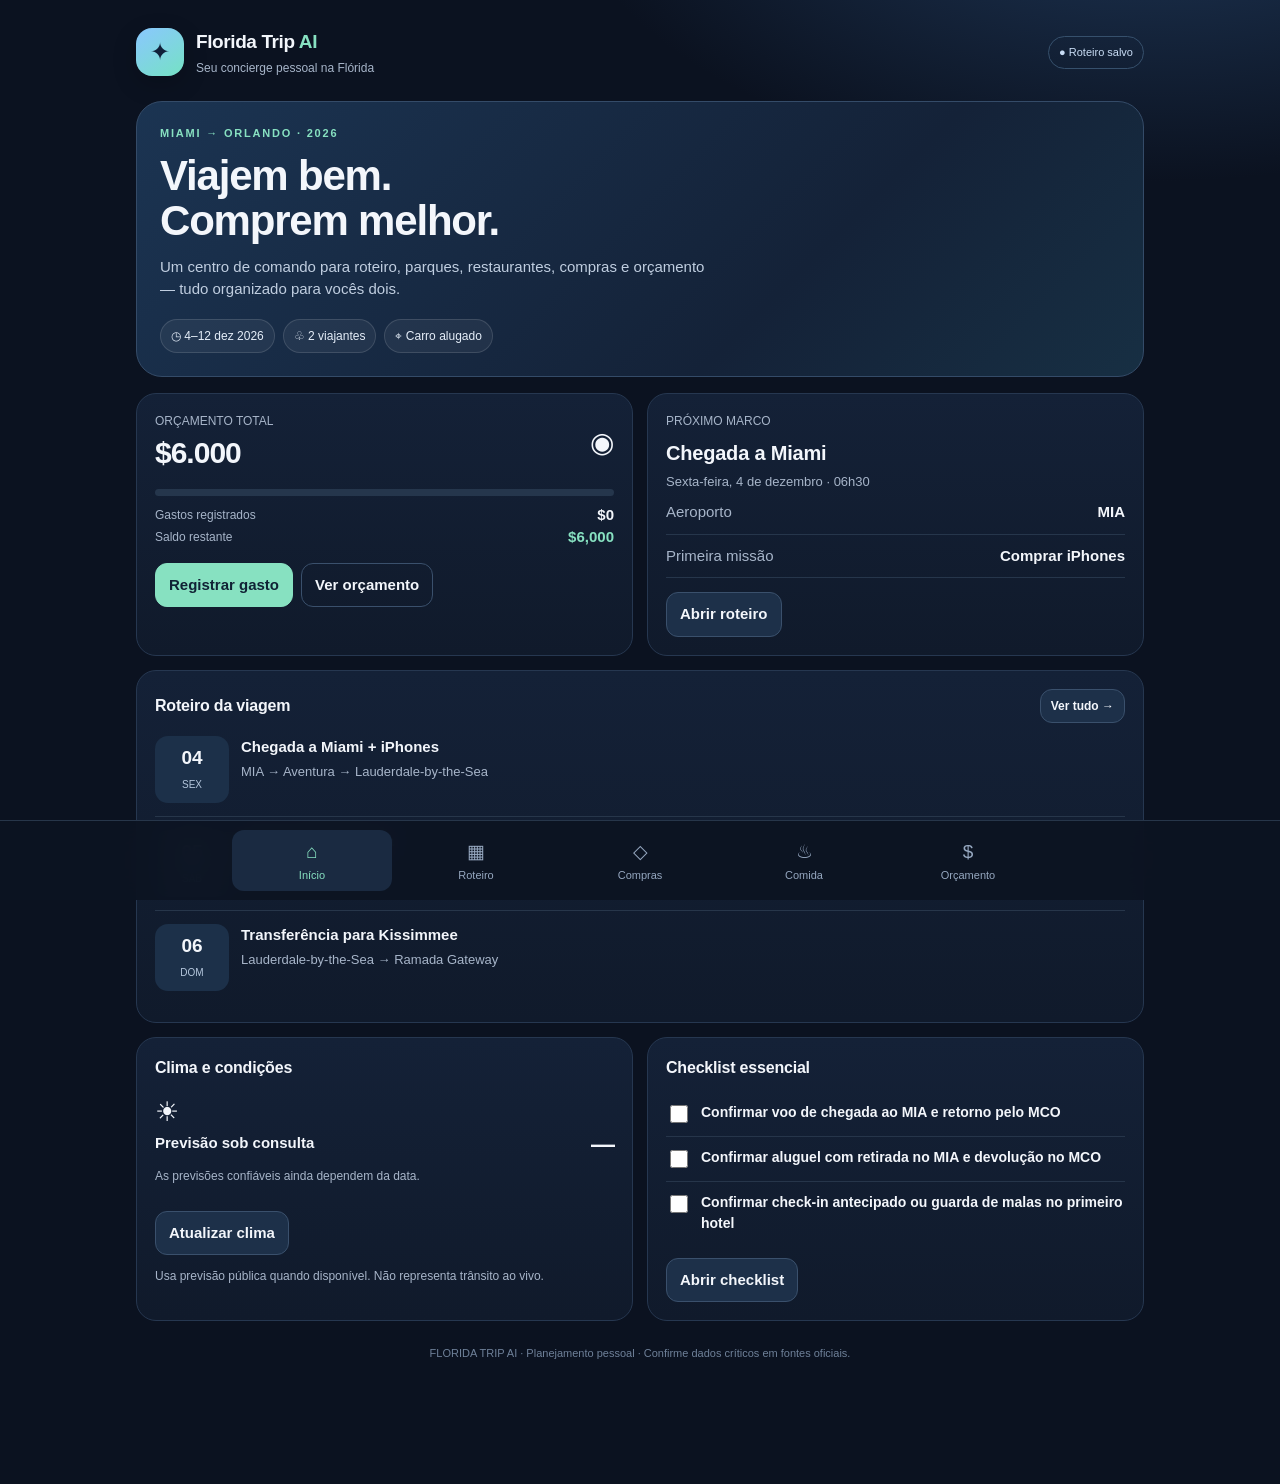
==== florida_trip_ai/index.html @ 31eeda1b "Add files via upload" ====
<!doctype html>
<html lang="pt-BR">
<head>
<meta charset="utf-8">
<meta name="viewport" content="width=device-width, initial-scale=1, viewport-fit=cover">
<meta name="theme-color" content="#101b2d">
<meta name="description" content="Seu guia inteligente para a viagem à Flórida: roteiro, parques, compras, alimentação e orçamento.">
<link rel="manifest" href="manifest.webmanifest">
<link rel="icon" href="icon.svg" type="image/svg+xml">
<title>Florida Trip AI</title>
<style>
:root{--bg:#0b1220;--panel:#121d30;--panel2:#17253b;--line:#263750;--text:#f3f6fb;--muted:#a7b5c9;--blue:#83b7ff;--mint:#87e1c1;--gold:#f6cb78;--danger:#ff9b9b;--radius:20px}
*{box-sizing:border-box}html{background:var(--bg);scroll-behavior:smooth}body{margin:0;background:radial-gradient(1000px 550px at 90% -10%,#203a5c 0%,transparent 60%),var(--bg);color:var(--text);font:15px/1.5 -apple-system,BlinkMacSystemFont,"Segoe UI",sans-serif;padding-bottom:calc(86px + env(safe-area-inset-bottom))}
button,input,select,textarea{font:inherit}button{cursor:pointer}.app{max-width:1040px;margin:auto;padding:20px 16px 30px}.top{display:flex;align-items:center;justify-content:space-between;gap:12px;margin:8px 0 24px}.brand{display:flex;gap:12px;align-items:center}.logo{width:48px;height:48px;border-radius:16px;background:linear-gradient(145deg,#8ac7ff,#75e2c4);display:grid;place-items:center;color:#102039;font-size:24px;box-shadow:0 8px 24px #0003}.brand h1{font-size:19px;letter-spacing:-.4px;margin:0}.brand p{margin:2px 0 0;color:var(--muted);font-size:12px}.pill{border:1px solid #36506c;border-radius:999px;padding:7px 10px;color:#c9ddf5;font-size:11px;white-space:nowrap}
.hero{background:linear-gradient(135deg,#1b3452,#142238 65%,#172f43);border:1px solid #344b68;border-radius:26px;padding:23px;position:relative;overflow:hidden}.eyebrow{color:var(--mint);font-size:11px;letter-spacing:1.8px;text-transform:uppercase;font-weight:800}.hero h2{font-size:clamp(27px,5vw,42px);letter-spacing:-1.2px;line-height:1.08;margin:12px 0}.hero p{color:#c0cee0;max-width:560px;margin:0}.hero-meta{display:flex;gap:8px;flex-wrap:wrap;margin-top:18px}.chip{background:#ffffff0e;border:1px solid #ffffff20;border-radius:999px;padding:7px 10px;font-size:12px;color:#e5eef9}
.grid{display:grid;grid-template-columns:repeat(12,minmax(0,1fr));gap:14px;margin-top:16px}.card{grid-column:span 6;background:linear-gradient(180deg,#142137,#101a2b);border:1px solid var(--line);border-radius:var(--radius);padding:18px;min-width:0}.card.full{grid-column:span 12}.card.third{grid-column:span 4}.card h3{margin:0 0 12px;font-size:16px;letter-spacing:-.2px}.muted{color:var(--muted)}.big{font-size:30px;font-weight:750;letter-spacing:-1px}.small{font-size:12px;color:var(--muted)}.metric-row{display:flex;justify-content:space-between;align-items:center;gap:12px}.progress{height:7px;border-radius:99px;background:#25364c;overflow:hidden;margin:14px 0 8px}.progress span{height:100%;display:block;background:linear-gradient(90deg,var(--blue),var(--mint));width:0;transition:width .2s}.actions{display:flex;gap:8px;flex-wrap:wrap;margin-top:14px}.btn{border:1px solid #3a506c;background:#1d3049;color:var(--text);border-radius:12px;padding:10px 13px;font-weight:650}.btn.primary{background:var(--mint);border-color:var(--mint);color:#102235}.btn.ghost{background:transparent}.btn.smallbtn{padding:7px 10px;font-size:12px}.field{width:100%;background:#0b1423;border:1px solid #31445e;color:var(--text);border-radius:11px;padding:11px;outline:none}.field:focus{border-color:var(--blue)}.fieldlabel{display:block;font-size:12px;color:var(--muted);margin:9px 0 5px}.two{display:grid;grid-template-columns:1fr 1fr;gap:10px}.nav{position:fixed;z-index:5;bottom:0;left:0;right:0;padding:9px 10px calc(9px + env(safe-area-inset-bottom));background:#0c1422ed;backdrop-filter:blur(18px);border-top:1px solid #27364a;display:flex;justify-content:center;gap:4px}.nav button{flex:1;max-width:160px;border:0;background:transparent;color:#96a8c0;padding:8px 4px;border-radius:12px;font-size:11px}.nav button b{display:block;font-size:19px;font-weight:500}.nav button.active{background:#1a2a41;color:var(--mint)}.section{display:none}.section.active{display:block}.day{padding:13px 0;border-bottom:1px solid #27364a;display:grid;grid-template-columns:74px 1fr;gap:12px}.day:last-child{border-bottom:0}.datebox{border-radius:13px;background:#1c3049;text-align:center;padding:8px 4px;height:max-content}.datebox strong{display:block;font-size:19px}.datebox span{font-size:10px;color:#b4c6dc;text-transform:uppercase}.day h4{margin:0 0 4px;font-size:15px}.day p{margin:0;color:var(--muted);font-size:13px}.tag{display:inline-block;font-size:10px;border-radius:6px;background:#203a53;color:#aee9d8;padding:3px 6px;margin:6px 4px 0 0}.listitem{display:flex;align-items:flex-start;gap:10px;padding:10px 0;border-bottom:1px solid #26354a}.listitem:last-child{border:0}.listitem input[type=checkbox]{accent-color:var(--mint);width:18px;height:18px;margin-top:3px}.listitem .desc{flex:1}.listitem strong{display:block;font-size:14px}.listitem small{display:block;color:var(--muted);font-size:12px;margin-top:2px}.food{display:flex;gap:12px;padding:13px 0;border-bottom:1px solid #27364a}.food:last-child{border:0}.foodicon{width:43px;height:43px;flex:0 0 43px;background:#20334c;border-radius:13px;display:grid;place-items:center;font-size:21px}.food h4{margin:0;font-size:14px}.food p{margin:3px 0;color:var(--muted);font-size:12px}.moneyline{display:flex;justify-content:space-between;gap:12px;padding:10px 0;border-bottom:1px solid #26364b}.moneyline:last-child{border:0}.moneyline span{color:var(--muted)}.moneyline strong{font-variant-numeric:tabular-nums}.notice{background:#2a2b28;border:1px solid #62583b;color:#f8e4b5;border-radius:13px;padding:12px;font-size:12px;margin-top:12px}.empty{padding:20px;color:var(--muted);text-align:center}.hidden{display:none!important}.toast{position:fixed;top:15px;left:50%;transform:translateX(-50%);z-index:10;background:#e0fff3;color:#102b27;border-radius:12px;padding:10px 15px;box-shadow:0 8px 30px #0006;font-size:13px;max-width:90vw}.split{display:flex;gap:8px}.split>*{flex:1;min-width:0}.weathericon{font-size:27px}.footer{text-align:center;color:#6f8199;font-size:11px;padding:24px 0 6px}
@media(max-width:650px){.card,.card.third{grid-column:span 12}.hero{padding:20px}.app{padding:15px 12px 25px}.pill{font-size:10px}.two{grid-template-columns:1fr 1fr}.nav button{font-size:10px}.top{margin-bottom:17px}.day{grid-template-columns:63px 1fr}}
</style>
</head>
<body>
<div class="app">
<header class="top">
 <div class="brand"><div class="logo">✦</div><div><h1>Florida Trip <span style="color:var(--mint)">AI</span></h1><p>Seu concierge pessoal na Flórida</p></div></div>
 <div class="pill" id="offlinePill">● Roteiro salvo</div>
</header>
<div id="home" class="section active">
 <section class="hero">
  <div class="eyebrow">Miami → Orlando · 2026</div>
  <h2>Viajem bem.<br>Comprem melhor.</h2>
  <p>Um centro de comando para roteiro, parques, restaurantes, compras e orçamento — tudo organizado para vocês dois.</p>
  <div class="hero-meta"><span class="chip">◷ 4–12 dez 2026</span><span class="chip">♧ 2 viajantes</span><span class="chip">⌖ Carro alugado</span></div>
 </section>
 <div class="grid">
  <article class="card">
   <div class="metric-row"><div><div class="small">ORÇAMENTO TOTAL</div><div class="big" id="totalBudget">$6.000</div></div><div style="font-size:28px">◉</div></div>
   <div class="progress"><span id="budgetBar"></span></div>
   <div class="metric-row"><span class="small">Gastos registrados</span><strong id="spent">$0</strong></div>
   <div class="metric-row"><span class="small">Saldo restante</span><strong id="remaining" style="color:var(--mint)">$6.000</strong></div>
   <div class="actions"><button class="btn primary" onclick="go('budget')">Registrar gasto</button><button class="btn ghost" onclick="go('budget')">Ver orçamento</button></div>
  </article>
  <article class="card">
   <div class="small">PRÓXIMO MARCO</div><h3 style="font-size:20px;margin:8px 0 4px">Chegada a Miami</h3>
   <p class="muted" style="font-size:13px;margin:0">Sexta-feira, 4 de dezembro · 06h30</p>
   <div class="moneyline"><span>Aeroporto</span><strong>MIA</strong></div><div class="moneyline"><span>Primeira missão</span><strong>Comprar iPhones</strong></div>
   <div class="actions"><button class="btn" onclick="go('itinerary')">Abrir roteiro</button></div>
  </article>
  <article class="card full">
   <div class="metric-row"><h3 style="margin:0">Roteiro da viagem</h3><button class="btn smallbtn" onclick="go('itinerary')">Ver tudo →</button></div>
   <div id="upcoming"></div>
  </article>
  <article class="card">
   <h3>Clima e condições</h3>
   <div class="metric-row"><div><div class="weathericon">☀︎</div><strong id="weatherTitle">Previsão sob consulta</strong><p class="small" id="weatherDesc">As previsões confiáveis ainda dependem da data.</p></div><div class="big" style="font-size:24px" id="weatherTemp">—</div></div>
   <div class="actions"><button class="btn" onclick="loadWeather()">Atualizar clima</button></div>
   <p class="small">Usa previsão pública quando disponível. Não representa trânsito ao vivo.</p>
  </article>
  <article class="card">
   <h3>Checklist essencial</h3><div id="miniChecklist"></div>
   <div class="actions"><button class="btn" onclick="go('checklist')">Abrir checklist</button></div>
  </article>
 </div>
</div>
<div id="itinerary" class="section">
 <div class="metric-row"><div><div class="eyebrow">PLANEJAMENTO</div><h2 style="margin:6px 0 0">Seu roteiro</h2></div><button class="btn smallbtn" onclick="exportData()">Exportar dados</button></div>
 <div class="card full" style="margin-top:14px" id="days"></div>
 <div class="notice">Os horários de abertura, trânsito, previsão e disponibilidade devem ser confirmados perto de cada dia. Este roteiro é uma base editável, não uma confirmação de reservas.</div>
</div>
<div id="budget" class="section">
 <div class="eyebrow">CONTROLE FINANCEIRO</div><h2 style="margin:6px 0 14px">Orçamento da viagem</h2>
 <div class="grid" style="margin-top:0">
  <article class="card full"><div class="metric-row"><div><div class="small">SALDO DISPONÍVEL</div><div class="big" id="budgetRemaining">$6.000</div></div><div class="small">Meta total: US$ 6.000</div></div><div class="progress"><span id="budgetBar2"></span></div><div class="metric-row"><span class="small">Total gasto</span><strong id="budgetSpent">$0</strong></div></article>
  <article class="card full"><h3>Registrar uma despesa</h3><form id="expenseForm"><label class="fieldlabel">Descrição</label><input class="field" id="expenseName" required placeholder="Ex.: jantar no Five Guys"><div class="two"><div><label class="fieldlabel">Valor em US$</label><input class="field" id="expenseAmount" type="number" min="0.01" step="0.01" required placeholder="25.00"></div><div><label class="fieldlabel">Categoria</label><select class="field" id="expenseCategory"><option>Alimentação</option><option>Roupas</option><option>Eletrônicos</option><option>Transporte</option><option>Parques</option><option>Outros</option></select></div></div><div class="actions"><button class="btn primary" type="submit">Adicionar despesa</button></div></form></article>
  <article class="card full"><h3>Despesas registradas</h3><div id="expenses"></div></article>
  <article class="card full"><h3>Planejamento inicial</h3><div class="moneyline"><span>Dois iPhones (estimativa bruta)</span><strong>$2.600</strong></div><div class="moneyline"><span>Alimentação (9 dias × $110)</span><strong>$990</strong></div><div class="moneyline"><span>Saldo teórico antes de trade-in, impostos e outras compras</span><strong>$2.410</strong></div><p class="small">Não subtraímos estimativas automaticamente para não misturar previsão com dinheiro efetivamente gasto.</p></article>
 </div>
</div>
<div id="shopping" class="section">
 <div class="eyebrow">COMPRAS E LISTA DE DESEJOS</div><h2 style="margin:6px 0 14px">Comprar com estratégia</h2>
 <div class="card full"><h3>Lista de compras</h3><div id="shoppingList"></div><form id="shoppingForm" style="margin-top:12px"><label class="fieldlabel">Adicionar item</label><div class="split"><input class="field" id="shoppingInput" placeholder="Ex.: tênis de corrida" required><button class="btn primary" type="submit">Adicionar</button></div></form></div>
 <div class="grid"><article class="card"><h3>Eletrônicos</h3><p class="muted">Comprar iPhones no primeiro dia, confirmar estoque e elegibilidade do trade-in antes de contar com desconto.</p><div class="tag">Meta: US$ 1.300 cada, estimativa</div></article><article class="card"><h3>Outlets</h3><p class="muted">Priorizar Orlando International Premium Outlets e comparar com Vineland antes de compras maiores.</p><div class="tag">Comparar preço final</div></article><article class="card full"><h3>Estratégia de compra</h3><div class="listitem"><span>1</span><div class="desc"><strong>Primeiro dia: eletrônicos</strong><small>Confirmar estoque, preço, imposto e trade-in na loja escolhida.</small></div></div><div class="listitem"><span>2</span><div class="desc"><strong>Dia de outlet</strong><small>Fazer uma lista por prioridade e registrar preços para comparar.</small></div></div><div class="listitem"><span>3</span><div class="desc"><strong>Último dia de compras</strong><small>Comprar apenas o que falta e proteger o orçamento de reserva.</small></div></div></article></div>
</div>
<div id="food" class="section">
 <div class="eyebrow">GASTRONOMIA</div><h2 style="margin:6px 0 14px">Onde comer</h2>
 <div class="card full"><div class="metric-row"><h3 style="margin:0">Meta diária para duas pessoas</h3><div class="big" style="font-size:22px">$110</div></div><p class="small">Inclui café da manhã, almoço, jantar, bebidas e gorjetas. Preços variam por unidade e pedido.</p>
 <div class="food"><div class="foodicon">🥞</div><div><h4>Denny’s</h4><p>Café da manhã americano, panquecas e refeições servidas à mesa. Boa opção para experimentar um diner.</p><span class="tag">Café da manhã</span></div></div>
 <div class="food"><div class="foodicon">🍗</div><div><h4>Chick-fil-A</h4><p>Sanduíches de frango e batatas. A rede normalmente fecha aos domingos; confirme a unidade.</p><span class="tag">Almoço rápido</span></div></div>
 <div class="food"><div class="foodicon">🍔</div><div><h4>Wendy’s</h4><p>Hambúrgueres e opções rápidas; útil para uma refeição prática na região do hotel.</p><span class="tag">Econômico</span></div></div>
 <div class="food"><div class="foodicon">🍟</div><div><h4>Five Guys</h4><p>Hambúrgueres e batatas; planejar como refeição especial, pois a conta pode subir.</p><span class="tag">Hamburgueria</span></div></div>
 <div class="food"><div class="foodicon">🥤</div><div><h4>Shake Shack</h4><p>Boa opção para encaixar em um dia de compras, conforme a unidade escolhida.</p><span class="tag">Hamburgueria</span></div></div>
 <div class="food"><div class="foodicon">🛒</div><div><h4>Walmart / mercado</h4><p>Comprar frutas, iogurtes, pão, água e lanches para reduzir o gasto com cafés da manhã e parques.</p><span class="tag">Economia diária</span></div></div></div>
 <div class="notice">Confirme endereços, horário, operação e preços da unidade antes de dirigir até ela. O app não realiza reservas ou pedidos.</div>
</div>
<div id="checklist" class="section">
 <div class="eyebrow">PREPARAÇÃO</div><h2 style="margin:6px 0 14px">Checklist da viagem</h2>
 <div class="card full"><div class="metric-row"><h3 style="margin:0">Itens importantes</h3><strong id="checkCount">0/0</strong></div><div class="progress"><span id="checkBar"></span></div><div id="fullChecklist"></div><div class="actions"><button class="btn ghost" onclick="resetChecklist()">Desmarcar tudo</button></div></div>
</div>
<div class="footer">FLORIDA TRIP AI · Planejamento pessoal · Confirme dados críticos em fontes oficiais.</div>
</div>
<nav class="nav">
 <button class="active" data-tab="home" onclick="go('home')"><b>⌂</b>Início</button>
 <button data-tab="itinerary" onclick="go('itinerary')"><b>▦</b>Roteiro</button>
 <button data-tab="shopping" onclick="go('shopping')"><b>◇</b>Compras</button>
 <button data-tab="food" onclick="go('food')"><b>♨</b>Comida</button>
 <button data-tab="budget" onclick="go('budget')"><b>$</b>Orçamento</button>
</nav>
<div id="toast" class="toast hidden"></div>
<script>
const itinerary=[
{date:"04",dow:"SEX",title:"Chegada a Miami + iPhones",where:"MIA → Aventura → Lauderdale-by-the-Sea",desc:"Chegada 06h30. Imigração, bagagem e carro; comprar os iPhones após confirmar estoque e trade-in; almoçar e seguir ao hotel. Manter a noite leve.",tags:["Eletrônicos","Dia flexível"]},
{date:"05",dow:"SÁB",title:"Praia e hamburgueria",where:"Lauderdale-by-the-Sea",desc:"Manhã na praia, centrinho e Commercial Boulevard. Experimentar uma hamburgueria e controlar gastos no primeiro fim de semana.",tags:["Praia","Gastronomia"]},
{date:"06",dow:"DOM",title:"Transferência para Kissimmee",where:"Lauderdale-by-the-Sea → Ramada Gateway",desc:"Sair pela manhã, check-in ou deixar bagagens. Mercado para cafés da manhã, água e lanches. Evitar outlet neste dia.",tags:["Estrada","Mercado"]},
{date:"07",dow:"SEG",title:"Magic Kingdom",where:"Walt Disney World",desc:"Dia inteiro no parque. Definir a saída com base no horário oficial, estacionamento e transporte; levar água e lanches permitidos.",tags:["Parque","Dia inteiro"]},
{date:"08",dow:"TER",title:"Compras — International Premium Outlets",where:"Orlando",desc:"Dia principal de compras de roupas, calçados e acessórios. Comparar preços e guardar recibos. Shake Shack pode ser uma refeição do dia.",tags:["Compras","Shake Shack"]},
{date:"09",dow:"QUA",title:"Universal Studios + Islands of Adventure",where:"Universal Orlando Resort",desc:"Dia inteiro nos dois parques. Confirmar ingresso Park-to-Park para usar Hogwarts Express. Sair cedo com margem de estacionamento e entrada.",tags:["Parques","Dia inteiro"]},
{date:"10",dow:"QUI",title:"Segundo dia de compras",where:"Vineland ou International Premium Outlets",desc:"Escolher outlet conforme as lojas e ofertas que faltarem. Não tentar visitar tudo; compare preço final e reserve margem para bagagem.",tags:["Compras","Roupas"]},
{date:"11",dow:"SEX",title:"Compras finais e descanso",where:"Kissimmee / Orlando",desc:"Completar a lista, conferir eletrônicos e organizar malas. Alternativa: passeio leve e descanso. Sem Epic Universe e sem festa natalina.",tags:["Flexível","Bagagem"]},
{date:"12",dow:"SÁB",title:"Retorno pelo MCO",where:"Kissimmee → Orlando International Airport",desc:"Check-out, abastecimento e devolução do carro. Para voo 18h15, usar chegada planejada ao aeroporto por volta de 15h como referência e conferir orientação da companhia.",tags:["Retorno","MCO"]}
];
const checklistItems=[
"Confirmar voo de chegada ao MIA e retorno pelo MCO",
"Confirmar aluguel com retirada no MIA e devolução no MCO",
"Confirmar check-in antecipado ou guarda de malas no primeiro hotel",
"Confirmar reservas dos dois hotéis",
"Confirmar horário e estoque dos iPhones na loja escolhida",
"Confirmar regras de trade-in para aparelhos brasileiros",
"Confirmar eSIM e compatibilidade com operadora brasileira",
"Confirmar ingresso Magic Kingdom para 7/12",
"Confirmar ingresso Park-to-Park Universal para 9/12",
"Instalar os apps oficiais Disney e Universal",
"Conferir seguro-viagem, documentos e cartões",
"Conferir limites de bagagem e espaço para compras",
"Conferir horários especiais de outlets e restaurantes",
"Comprar água, café da manhã e lanches no mercado"
];
let state={expenses:[],shopping:["Dois iPhones","Roupas e camisetas","Tênis","Calças e shorts","Jaqueta leve","Acessórios","Presentes"],checks:{},budget:6000};
const saved=localStorage.getItem("floridaTripAI_v1");if(saved){try{state={...state,...JSON.parse(saved)}}catch(e){}}
function save(){localStorage.setItem("floridaTripAI_v1",JSON.stringify(state));renderBudget();renderShopping();renderChecks()}
function money(n){return "$"+Number(n).toLocaleString("en-US",{minimumFractionDigits:0,maximumFractionDigits:2})}
function toast(s){const t=document.getElementById("toast");t.textContent=s;t.classList.remove("hidden");setTimeout(()=>t.classList.add("hidden"),2400)}
function go(id){document.querySelectorAll(".section").forEach(x=>x.classList.toggle("active",x.id===id));document.querySelectorAll(".nav button").forEach(x=>x.classList.toggle("active",x.dataset.tab===id));window.scrollTo({top:0,behavior:"smooth"});if(id==="itinerary")renderDays()}
function renderDays(){document.getElementById("days").innerHTML=itinerary.map(d=>`<div class="day"><div class="datebox"><strong>${d.date}</strong><span>${d.dow} · DEZ</span></div><div><h4>${d.title}</h4><p><b style="color:#dce8f7">${d.where}</b><br>${d.desc}</p>${d.tags.map(t=>`<span class="tag">${t}</span>`).join("")}</div></div>`).join("")}
function renderUpcoming(){document.getElementById("upcoming").innerHTML=itinerary.slice(0,3).map(d=>`<div class="day"><div class="datebox"><strong>${d.date}</strong><span>${d.dow}</span></div><div><h4>${d.title}</h4><p>${d.where}</p></div></div>`).join("")}
function renderBudget(){const spent=state.expenses.reduce((a,e)=>a+Number(e.amount),0),left=state.budget-spent,p=Math.min(100,spent/state.budget*100);["spent","budgetSpent"].forEach(id=>document.getElementById(id).textContent=money(spent));["remaining","budgetRemaining"].forEach(id=>document.getElementById(id).textContent=money(left));["budgetBar","budgetBar2"].forEach(id=>document.getElementById(id).style.width=p+"%");document.getElementById("expenses").innerHTML=state.expenses.length?state.expenses.map((e,i)=>`<div class="moneyline"><div><strong>${escapeHtml(e.name)}</strong><br><span>${escapeHtml(e.category)}</span></div><div style="text-align:right"><strong>${money(e.amount)}</strong><br><button class="btn smallbtn" onclick="deleteExpense(${i})">Remover</button></div></div>`).join(""):'<div class="empty">Nenhuma despesa registrada ainda.</div>'}
function deleteExpense(i){state.expenses.splice(i,1);save();toast("Despesa removida")}
document.getElementById("expenseForm").addEventListener("submit",e=>{e.preventDefault();state.expenses.push({name:document.getElementById("expenseName").value,amount:Number(document.getElementById("expenseAmount").value),category:document.getElementById("expenseCategory").value});e.target.reset();save();toast("Despesa registrada")});
function renderShopping(){document.getElementById("shoppingList").innerHTML=state.shopping.map((s,i)=>`<div class="listitem"><input type="checkbox" ${state.checks["shop"+i]?"checked":""} onchange="toggleShop(${i},this.checked)"><div class="desc"><strong>${escapeHtml(s)}</strong><small>Marque quando comprar</small></div><button class="btn smallbtn" onclick="removeShop(${i})">×</button></div>`).join("")}
function toggleShop(i,v){state.checks["shop"+i]=v;save()}
function removeShop(i){state.shopping.splice(i,1);save()}
document.getElementById("shoppingForm").addEventListener("submit",e=>{e.preventDefault();state.shopping.push(document.getElementById("shoppingInput").value.trim());document.getElementById("shoppingInput").value="";save()});
function renderChecks(){const html=checklistItems.map((s,i)=>`<div class="listitem"><input type="checkbox" ${state.checks["c"+i]?"checked":""} onchange="toggleCheck(${i},this.checked)"><div class="desc"><strong>${s}</strong></div></div>`).join("");document.getElementById("fullChecklist").innerHTML=html;let done=checklistItems.filter((_,i)=>state.checks["c"+i]).length;document.getElementById("checkCount").textContent=done+"/"+checklistItems.length;document.getElementById("checkBar").style.width=done/checklistItems.length*100+"%";document.getElementById("miniChecklist").innerHTML=checklistItems.slice(0,3).map((s,i)=>`<div class="listitem"><input type="checkbox" ${state.checks["c"+i]?"checked":""} onchange="toggleCheck(${i},this.checked)"><div class="desc"><strong>${s}</strong></div></div>`).join("")}
function toggleCheck(i,v){state.checks["c"+i]=v;save()}
function resetChecklist(){checklistItems.forEach((_,i)=>delete state.checks["c"+i]);save();toast("Checklist desmarcado")}
function escapeHtml(s){return String(s).replace(/[&<>"']/g,c=>({"&":"&amp;","<":"&lt;",">":"&gt;",'"':"&quot;","'":"&#39;"}[c]))}
async function loadWeather(){const title=document.getElementById("weatherTitle"),desc=document.getElementById("weatherDesc"),temp=document.getElementById("weatherTemp");title.textContent="Consultando…";try{const r=await fetch("https://api.open-meteo.com/v1/forecast?latitude=28.2920&longitude=-81.4076&current=temperature_2m,apparent_temperature,precipitation,weather_code&daily=temperature_2m_max,temperature_2m_min,precipitation_probability_max&timezone=America%2FNew_York&forecast_days=7");if(!r.ok)throw Error("API");const d=await r.json();const w=d.current;temp.textContent=Math.round(w.temperature_2m)+"°C";title.textContent="Kissimmee agora";desc.textContent="Sensação "+Math.round(w.apparent_temperature)+"°C · precipitação "+w.precipitation+" mm. Dados atuais; não é previsão para dezembro.";toast("Clima atualizado")}catch(e){title.textContent="Dados indisponíveis";desc.textContent="Verifique a conexão ou consulte uma fonte meteorológica perto da data.";temp.textContent="—"}}
function exportData(){const blob=new Blob([JSON.stringify({itinerary,state},null,2)],{type:"application/json"}),url=URL.createObjectURL(blob),a=document.createElement("a");a.href=url;a.download="florida-trip-ai-dados.json";a.click();URL.revokeObjectURL(url)}
renderDays();renderUpcoming();renderBudget();renderShopping();renderChecks();
if("serviceWorker" in navigator && location.protocol.startsWith("http"))navigator.serviceWorker.register("./sw.js").catch(()=>{});
</script>
</body></html>
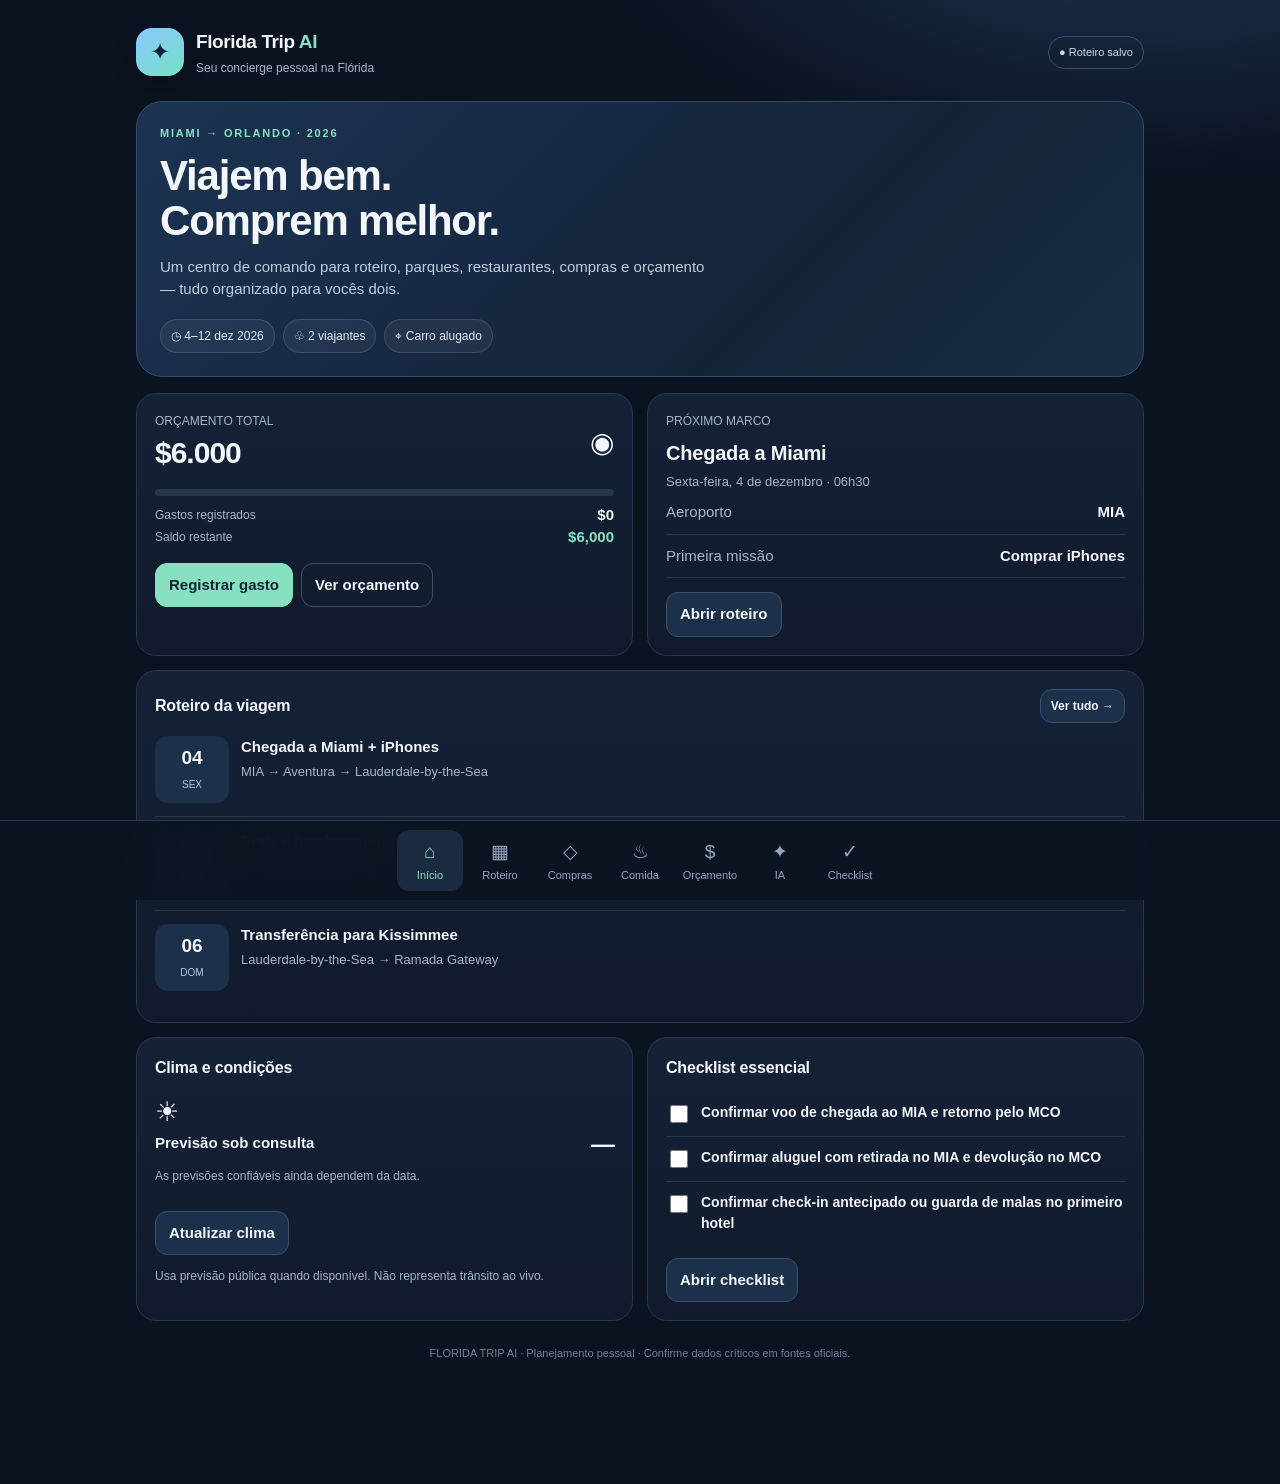
==== commit eddcc253: "Enhance itinerary and add digital assistant features Added a digital assistant section for travel pl" ====
--- a/florida_trip_ai/index.html
+++ b/florida_trip_ai/index.html
@@ -13,7 +13,7 @@
 *{box-sizing:border-box}html{background:var(--bg);scroll-behavior:smooth}body{margin:0;background:radial-gradient(1000px 550px at 90% -10%,#203a5c 0%,transparent 60%),var(--bg);color:var(--text);font:15px/1.5 -apple-system,BlinkMacSystemFont,"Segoe UI",sans-serif;padding-bottom:calc(86px + env(safe-area-inset-bottom))}
 button,input,select,textarea{font:inherit}button{cursor:pointer}.app{max-width:1040px;margin:auto;padding:20px 16px 30px}.top{display:flex;align-items:center;justify-content:space-between;gap:12px;margin:8px 0 24px}.brand{display:flex;gap:12px;align-items:center}.logo{width:48px;height:48px;border-radius:16px;background:linear-gradient(145deg,#8ac7ff,#75e2c4);display:grid;place-items:center;color:#102039;font-size:24px;box-shadow:0 8px 24px #0003}.brand h1{font-size:19px;letter-spacing:-.4px;margin:0}.brand p{margin:2px 0 0;color:var(--muted);font-size:12px}.pill{border:1px solid #36506c;border-radius:999px;padding:7px 10px;color:#c9ddf5;font-size:11px;white-space:nowrap}
 .hero{background:linear-gradient(135deg,#1b3452,#142238 65%,#172f43);border:1px solid #344b68;border-radius:26px;padding:23px;position:relative;overflow:hidden}.eyebrow{color:var(--mint);font-size:11px;letter-spacing:1.8px;text-transform:uppercase;font-weight:800}.hero h2{font-size:clamp(27px,5vw,42px);letter-spacing:-1.2px;line-height:1.08;margin:12px 0}.hero p{color:#c0cee0;max-width:560px;margin:0}.hero-meta{display:flex;gap:8px;flex-wrap:wrap;margin-top:18px}.chip{background:#ffffff0e;border:1px solid #ffffff20;border-radius:999px;padding:7px 10px;font-size:12px;color:#e5eef9}
-.grid{display:grid;grid-template-columns:repeat(12,minmax(0,1fr));gap:14px;margin-top:16px}.card{grid-column:span 6;background:linear-gradient(180deg,#142137,#101a2b);border:1px solid var(--line);border-radius:var(--radius);padding:18px;min-width:0}.card.full{grid-column:span 12}.card.third{grid-column:span 4}.card h3{margin:0 0 12px;font-size:16px;letter-spacing:-.2px}.muted{color:var(--muted)}.big{font-size:30px;font-weight:750;letter-spacing:-1px}.small{font-size:12px;color:var(--muted)}.metric-row{display:flex;justify-content:space-between;align-items:center;gap:12px}.progress{height:7px;border-radius:99px;background:#25364c;overflow:hidden;margin:14px 0 8px}.progress span{height:100%;display:block;background:linear-gradient(90deg,var(--blue),var(--mint));width:0;transition:width .2s}.actions{display:flex;gap:8px;flex-wrap:wrap;margin-top:14px}.btn{border:1px solid #3a506c;background:#1d3049;color:var(--text);border-radius:12px;padding:10px 13px;font-weight:650}.btn.primary{background:var(--mint);border-color:var(--mint);color:#102235}.btn.ghost{background:transparent}.btn.smallbtn{padding:7px 10px;font-size:12px}.field{width:100%;background:#0b1423;border:1px solid #31445e;color:var(--text);border-radius:11px;padding:11px;outline:none}.field:focus{border-color:var(--blue)}.fieldlabel{display:block;font-size:12px;color:var(--muted);margin:9px 0 5px}.two{display:grid;grid-template-columns:1fr 1fr;gap:10px}.nav{position:fixed;z-index:5;bottom:0;left:0;right:0;padding:9px 10px calc(9px + env(safe-area-inset-bottom));background:#0c1422ed;backdrop-filter:blur(18px);border-top:1px solid #27364a;display:flex;justify-content:center;gap:4px}.nav button{flex:1;max-width:160px;border:0;background:transparent;color:#96a8c0;padding:8px 4px;border-radius:12px;font-size:11px}.nav button b{display:block;font-size:19px;font-weight:500}.nav button.active{background:#1a2a41;color:var(--mint)}.section{display:none}.section.active{display:block}.day{padding:13px 0;border-bottom:1px solid #27364a;display:grid;grid-template-columns:74px 1fr;gap:12px}.day:last-child{border-bottom:0}.datebox{border-radius:13px;background:#1c3049;text-align:center;padding:8px 4px;height:max-content}.datebox strong{display:block;font-size:19px}.datebox span{font-size:10px;color:#b4c6dc;text-transform:uppercase}.day h4{margin:0 0 4px;font-size:15px}.day p{margin:0;color:var(--muted);font-size:13px}.tag{display:inline-block;font-size:10px;border-radius:6px;background:#203a53;color:#aee9d8;padding:3px 6px;margin:6px 4px 0 0}.listitem{display:flex;align-items:flex-start;gap:10px;padding:10px 0;border-bottom:1px solid #26354a}.listitem:last-child{border:0}.listitem input[type=checkbox]{accent-color:var(--mint);width:18px;height:18px;margin-top:3px}.listitem .desc{flex:1}.listitem strong{display:block;font-size:14px}.listitem small{display:block;color:var(--muted);font-size:12px;margin-top:2px}.food{display:flex;gap:12px;padding:13px 0;border-bottom:1px solid #27364a}.food:last-child{border:0}.foodicon{width:43px;height:43px;flex:0 0 43px;background:#20334c;border-radius:13px;display:grid;place-items:center;font-size:21px}.food h4{margin:0;font-size:14px}.food p{margin:3px 0;color:var(--muted);font-size:12px}.moneyline{display:flex;justify-content:space-between;gap:12px;padding:10px 0;border-bottom:1px solid #26364b}.moneyline:last-child{border:0}.moneyline span{color:var(--muted)}.moneyline strong{font-variant-numeric:tabular-nums}.notice{background:#2a2b28;border:1px solid #62583b;color:#f8e4b5;border-radius:13px;padding:12px;font-size:12px;margin-top:12px}.empty{padding:20px;color:var(--muted);text-align:center}.hidden{display:none!important}.toast{position:fixed;top:15px;left:50%;transform:translateX(-50%);z-index:10;background:#e0fff3;color:#102b27;border-radius:12px;padding:10px 15px;box-shadow:0 8px 30px #0006;font-size:13px;max-width:90vw}.split{display:flex;gap:8px}.split>*{flex:1;min-width:0}.weathericon{font-size:27px}.footer{text-align:center;color:#6f8199;font-size:11px;padding:24px 0 6px}
+.grid{display:grid;grid-template-columns:repeat(12,minmax(0,1fr));gap:14px;margin-top:16px}.card{grid-column:span 6;background:linear-gradient(180deg,#142137,#101a2b);border:1px solid var(--line);border-radius:var(--radius);padding:18px;min-width:0}.card.full{grid-column:span 12}.card.third{grid-column:span 4}.card h3{margin:0 0 12px;font-size:16px;letter-spacing:-.2px}.muted{color:var(--muted)}.big{font-size:30px;font-weight:750;letter-spacing:-1px}.small{font-size:12px;color:var(--muted)}.metric-row{display:flex;justify-content:space-between;align-items:center;gap:12px}.progress{height:7px;border-radius:99px;background:#25364c;overflow:hidden;margin:14px 0 8px}.progress span{height:100%;display:block;background:linear-gradient(90deg,var(--blue),var(--mint));width:0;transition:width .2s}.actions{display:flex;gap:8px;flex-wrap:wrap;margin-top:14px}.btn{border:1px solid #3a506c;background:#1d3049;color:var(--text);border-radius:12px;padding:10px 13px;font-weight:650}.btn.primary{background:var(--mint);border-color:var(--mint);color:#102235}.btn.ghost{background:transparent}.btn.smallbtn{padding:7px 10px;font-size:12px}.field{width:100%;background:#0b1423;border:1px solid #31445e;color:var(--text);border-radius:11px;padding:11px;outline:none}.field:focus{border-color:var(--blue)}.fieldlabel{display:block;font-size:12px;color:var(--muted);margin:9px 0 5px}.two{display:grid;grid-template-columns:1fr 1fr;gap:10px}.nav{overflow-x:auto;position:fixed;z-index:5;bottom:0;left:0;right:0;padding:9px 10px calc(9px + env(safe-area-inset-bottom));background:#0c1422ed;backdrop-filter:blur(18px);border-top:1px solid #27364a;display:flex;justify-content:center;gap:4px}.nav button{flex:0 0 auto;min-width:66px;max-width:160px;border:0;background:transparent;color:#96a8c0;padding:8px 4px;border-radius:12px;font-size:11px}.nav button b{display:block;font-size:19px;font-weight:500}.nav button.active{background:#1a2a41;color:var(--mint)}.section{display:none}.section.active{display:block}.day{padding:13px 0;border-bottom:1px solid #27364a;display:grid;grid-template-columns:74px 1fr;gap:12px}.day:last-child{border-bottom:0}.datebox{border-radius:13px;background:#1c3049;text-align:center;padding:8px 4px;height:max-content}.datebox strong{display:block;font-size:19px}.datebox span{font-size:10px;color:#b4c6dc;text-transform:uppercase}.day h4{margin:0 0 4px;font-size:15px}.day p{margin:0;color:var(--muted);font-size:13px}.tag{display:inline-block;font-size:10px;border-radius:6px;background:#203a53;color:#aee9d8;padding:3px 6px;margin:6px 4px 0 0}.listitem{display:flex;align-items:flex-start;gap:10px;padding:10px 0;border-bottom:1px solid #26354a}.listitem:last-child{border:0}.listitem input[type=checkbox]{accent-color:var(--mint);width:18px;height:18px;margin-top:3px}.listitem .desc{flex:1}.listitem strong{display:block;font-size:14px}.listitem small{display:block;color:var(--muted);font-size:12px;margin-top:2px}.food{display:flex;gap:12px;padding:13px 0;border-bottom:1px solid #27364a}.food:last-child{border:0}.foodicon{width:43px;height:43px;flex:0 0 43px;background:#20334c;border-radius:13px;display:grid;place-items:center;font-size:21px}.food h4{margin:0;font-size:14px}.food p{margin:3px 0;color:var(--muted);font-size:12px}.moneyline{display:flex;justify-content:space-between;gap:12px;padding:10px 0;border-bottom:1px solid #26364b}.moneyline:last-child{border:0}.moneyline span{color:var(--muted)}.moneyline strong{font-variant-numeric:tabular-nums}.notice{background:#2a2b28;border:1px solid #62583b;color:#f8e4b5;border-radius:13px;padding:12px;font-size:12px;margin-top:12px}.empty{padding:20px;color:var(--muted);text-align:center}.hidden{display:none!important}.toast{position:fixed;top:15px;left:50%;transform:translateX(-50%);z-index:10;background:#e0fff3;color:#102b27;border-radius:12px;padding:10px 15px;box-shadow:0 8px 30px #0006;font-size:13px;max-width:90vw}.split{display:flex;gap:8px}.split>*{flex:1;min-width:0}.weathericon{font-size:27px}.footer{text-align:center;color:#6f8199;font-size:11px;padding:24px 0 6px}
 @media(max-width:650px){.card,.card.third{grid-column:span 12}.hero{padding:20px}.app{padding:15px 12px 25px}.pill{font-size:10px}.two{grid-template-columns:1fr 1fr}.nav button{font-size:10px}.top{margin-bottom:17px}.day{grid-template-columns:63px 1fr}}
 </style>
 </head>
@@ -62,7 +62,7 @@
 </div>
 <div id="itinerary" class="section">
  <div class="metric-row"><div><div class="eyebrow">PLANEJAMENTO</div><h2 style="margin:6px 0 0">Seu roteiro</h2></div><button class="btn smallbtn" onclick="exportData()">Exportar dados</button></div>
- <div class="card full" style="margin-top:14px" id="days"></div>
+ <div class="notice" style="margin-top:14px"><strong>Abra um dia do roteiro</strong><br>Toque em “Ver detalhes do dia” para abrir o planejamento completo.</div><div class="card full" style="margin-top:14px" id="days"></div><div id="dayDetail" class="card full hidden" style="display:none;margin-top:14px"></div>
  <div class="notice">Os horários de abertura, trânsito, previsão e disponibilidade devem ser confirmados perto de cada dia. Este roteiro é uma base editável, não uma confirmação de reservas.</div>
 </div>
 <div id="budget" class="section">
@@ -90,9 +90,17 @@
  <div class="food"><div class="foodicon">🛒</div><div><h4>Walmart / mercado</h4><p>Comprar frutas, iogurtes, pão, água e lanches para reduzir o gasto com cafés da manhã e parques.</p><span class="tag">Economia diária</span></div></div></div>
  <div class="notice">Confirme endereços, horário, operação e preços da unidade antes de dirigir até ela. O app não realiza reservas ou pedidos.</div>
 </div>
+<div id="assistant" class="section">
+ <div class="eyebrow">CONCIERGE DIGITAL</div><h2 style="margin:6px 0 14px">Assistente de viagem</h2>
+ <div class="card full"><h3>O que vocês precisam agora?</h3><p class="muted">Esta versão prepara uma consulta contextual para copiar no ChatGPT. A IA ainda não está integrada diretamente ao aplicativo.</p>
+ <label class="fieldlabel">Onde vocês estão / qual dia?</label><input id="aiLocation" class="field" placeholder="Ex.: Ramada em Kissimmee, manhã de 8/12">
+ <label class="fieldlabel">O que querem resolver?</label><textarea id="aiQuestion" class="field" rows="4" placeholder="Ex.: chuva, compras de roupas e jantar econômico"></textarea>
+ <div class="actions"><button class="btn primary" onclick="copyAIPrompt()">Preparar e copiar pedido</button></div><div id="aiPromptPreview" class="notice hidden" style="white-space:pre-wrap"></div></div>
+ <div class="grid"><article class="card"><h3>Contexto da viagem</h3><div class="moneyline"><span>Viajantes</span><strong>2 adultos</strong></div><div class="moneyline"><span>Orçamento total</span><strong>US$ 6.000</strong></div><div class="moneyline"><span>Alimentação diária</span><strong>US$ 110</strong></div></article><article class="card"><h3>Como usar</h3><p class="muted">Copie o pedido e envie ao ChatGPT para pesquisar clima, horários, deslocamentos e opções atuais. Confirme trânsito e horários antes de sair.</p></article></div>
+</div>
 <div id="checklist" class="section">
  <div class="eyebrow">PREPARAÇÃO</div><h2 style="margin:6px 0 14px">Checklist da viagem</h2>
- <div class="card full"><div class="metric-row"><h3 style="margin:0">Itens importantes</h3><strong id="checkCount">0/0</strong></div><div class="progress"><span id="checkBar"></span></div><div id="fullChecklist"></div><div class="actions"><button class="btn ghost" onclick="resetChecklist()">Desmarcar tudo</button></div></div>
+ <div class="card full"><div class="metric-row"><h3 style="margin:0">Itens importantes</h3><strong id="checkCount">0/0</strong></div><div class="progress"><span id="checkBar"></span></div><div class="actions"><button class="btn smallbtn" onclick="setChecklistView('pre')">Pré-viagem</button><button class="btn smallbtn" onclick="setChecklistView('parks')">Parques</button><button class="btn smallbtn" onclick="setChecklistView('shop')">Compras</button></div><div id="fullChecklist"></div><div class="actions"><button class="btn ghost" onclick="resetChecklist()">Desmarcar tudo</button></div></div>
 </div>
 <div class="footer">FLORIDA TRIP AI · Planejamento pessoal · Confirme dados críticos em fontes oficiais.</div>
 </div>
@@ -102,6 +110,8 @@
  <button data-tab="shopping" onclick="go('shopping')"><b>◇</b>Compras</button>
  <button data-tab="food" onclick="go('food')"><b>♨</b>Comida</button>
  <button data-tab="budget" onclick="go('budget')"><b>$</b>Orçamento</button>
+<button data-tab="assistant" onclick="go('assistant')"><b>✦</b>IA</button>
+ <button data-tab="checklist" onclick="go('checklist')"><b>✓</b>Checklist</button>
 </nav>
 <div id="toast" class="toast hidden"></div>
 <script>
@@ -138,7 +148,7 @@
 function money(n){return "$"+Number(n).toLocaleString("en-US",{minimumFractionDigits:0,maximumFractionDigits:2})}
 function toast(s){const t=document.getElementById("toast");t.textContent=s;t.classList.remove("hidden");setTimeout(()=>t.classList.add("hidden"),2400)}
 function go(id){document.querySelectorAll(".section").forEach(x=>x.classList.toggle("active",x.id===id));document.querySelectorAll(".nav button").forEach(x=>x.classList.toggle("active",x.dataset.tab===id));window.scrollTo({top:0,behavior:"smooth"});if(id==="itinerary")renderDays()}
-function renderDays(){document.getElementById("days").innerHTML=itinerary.map(d=>`<div class="day"><div class="datebox"><strong>${d.date}</strong><span>${d.dow} · DEZ</span></div><div><h4>${d.title}</h4><p><b style="color:#dce8f7">${d.where}</b><br>${d.desc}</p>${d.tags.map(t=>`<span class="tag">${t}</span>`).join("")}</div></div>`).join("")}
+function renderDays(){document.getElementById("days").innerHTML=itinerary.map((d,i)=>`<div class="day" style="display:grid;grid-template-columns:63px 1fr;gap:12px;padding:16px 0;border-bottom:1px solid var(--line)"><div class="datebox"><strong>${d.date}</strong><span>${d.dow} · DEZ</span></div><div><h4>${d.title}</h4><p><b style="color:#dce8f7">${d.where}</b><br>${d.desc}</p>${d.tags.map(t=>`<span class="tag">${t}</span>`).join("")}<div class="actions"><button class="btn primary" type="button" onclick="showDay(${i})">Ver detalhes do dia →</button></div></div></div>`).join("")}
 function renderUpcoming(){document.getElementById("upcoming").innerHTML=itinerary.slice(0,3).map(d=>`<div class="day"><div class="datebox"><strong>${d.date}</strong><span>${d.dow}</span></div><div><h4>${d.title}</h4><p>${d.where}</p></div></div>`).join("")}
 function renderBudget(){const spent=state.expenses.reduce((a,e)=>a+Number(e.amount),0),left=state.budget-spent,p=Math.min(100,spent/state.budget*100);["spent","budgetSpent"].forEach(id=>document.getElementById(id).textContent=money(spent));["remaining","budgetRemaining"].forEach(id=>document.getElementById(id).textContent=money(left));["budgetBar","budgetBar2"].forEach(id=>document.getElementById(id).style.width=p+"%");document.getElementById("expenses").innerHTML=state.expenses.length?state.expenses.map((e,i)=>`<div class="moneyline"><div><strong>${escapeHtml(e.name)}</strong><br><span>${escapeHtml(e.category)}</span></div><div style="text-align:right"><strong>${money(e.amount)}</strong><br><button class="btn smallbtn" onclick="deleteExpense(${i})">Remover</button></div></div>`).join(""):'<div class="empty">Nenhuma despesa registrada ainda.</div>'}
 function deleteExpense(i){state.expenses.splice(i,1);save();toast("Despesa removida")}
@@ -147,13 +157,20 @@
 function toggleShop(i,v){state.checks["shop"+i]=v;save()}
 function removeShop(i){state.shopping.splice(i,1);save()}
 document.getElementById("shoppingForm").addEventListener("submit",e=>{e.preventDefault();state.shopping.push(document.getElementById("shoppingInput").value.trim());document.getElementById("shoppingInput").value="";save()});
-function renderChecks(){const html=checklistItems.map((s,i)=>`<div class="listitem"><input type="checkbox" ${state.checks["c"+i]?"checked":""} onchange="toggleCheck(${i},this.checked)"><div class="desc"><strong>${s}</strong></div></div>`).join("");document.getElementById("fullChecklist").innerHTML=html;let done=checklistItems.filter((_,i)=>state.checks["c"+i]).length;document.getElementById("checkCount").textContent=done+"/"+checklistItems.length;document.getElementById("checkBar").style.width=done/checklistItems.length*100+"%";document.getElementById("miniChecklist").innerHTML=checklistItems.slice(0,3).map((s,i)=>`<div class="listitem"><input type="checkbox" ${state.checks["c"+i]?"checked":""} onchange="toggleCheck(${i},this.checked)"><div class="desc"><strong>${s}</strong></div></div>`).join("")}
+let checklistView="pre";
+function setChecklistView(v){checklistView=v;renderChecks()}
+function itemGroup(s){return s.startsWith("PARQUE:")?"parks":s.startsWith("COMPRAS:")?"shop":"pre"}
+function renderChecks(){const filtered=checklistItems.map((s,i)=>({s,i})).filter(x=>itemGroup(x.s)===checklistView);document.getElementById("fullChecklist").innerHTML=filtered.map(({s,i})=>`<div class="listitem"><input type="checkbox" ${state.checks["c"+i]?"checked":""} onchange="toggleCheck(${i},this.checked)"><div class="desc"><strong>${s.replace(/^(PARQUE:|COMPRAS:)\s*/,"")}</strong></div></div>`).join("");let done=checklistItems.filter((_,i)=>state.checks["c"+i]).length;document.getElementById("checkCount").textContent=done+"/"+checklistItems.length;document.getElementById("checkBar").style.width=done/checklistItems.length*100+"%";document.getElementById("miniChecklist").innerHTML=checklistItems.slice(0,3).map((s,i)=>`<div class="listitem"><input type="checkbox" ${state.checks["c"+i]?"checked":""} onchange="toggleCheck(${i},this.checked)"><div class="desc"><strong>${s}</strong></div></div>`).join("")}
 function toggleCheck(i,v){state.checks["c"+i]=v;save()}
 function resetChecklist(){checklistItems.forEach((_,i)=>delete state.checks["c"+i]);save();toast("Checklist desmarcado")}
 function escapeHtml(s){return String(s).replace(/[&<>"']/g,c=>({"&":"&amp;","<":"&lt;",">":"&gt;",'"':"&quot;","'":"&#39;"}[c]))}
 async function loadWeather(){const title=document.getElementById("weatherTitle"),desc=document.getElementById("weatherDesc"),temp=document.getElementById("weatherTemp");title.textContent="Consultando…";try{const r=await fetch("https://api.open-meteo.com/v1/forecast?latitude=28.2920&longitude=-81.4076&current=temperature_2m,apparent_temperature,precipitation,weather_code&daily=temperature_2m_max,temperature_2m_min,precipitation_probability_max&timezone=America%2FNew_York&forecast_days=7");if(!r.ok)throw Error("API");const d=await r.json();const w=d.current;temp.textContent=Math.round(w.temperature_2m)+"°C";title.textContent="Kissimmee agora";desc.textContent="Sensação "+Math.round(w.apparent_temperature)+"°C · precipitação "+w.precipitation+" mm. Dados atuais; não é previsão para dezembro.";toast("Clima atualizado")}catch(e){title.textContent="Dados indisponíveis";desc.textContent="Verifique a conexão ou consulte uma fonte meteorológica perto da data.";temp.textContent="—"}}
 function exportData(){const blob=new Blob([JSON.stringify({itinerary,state},null,2)],{type:"application/json"}),url=URL.createObjectURL(blob),a=document.createElement("a");a.href=url;a.download="florida-trip-ai-dados.json";a.click();URL.revokeObjectURL(url)}
+function showDay(i){const d=itinerary[i],box=document.getElementById("dayDetail");box.classList.remove("hidden");box.style.display="block";box.innerHTML=`<div class="eyebrow">PLANO DO DIA · ${d.date}/12</div><h3 style="font-size:21px;margin:8px 0">${d.title}</h3><p class="muted">${d.where}</p><p>${d.desc}</p><div class="notice">Confirme previsão, trânsito e horários oficiais antes de sair. Esta versão não tem trânsito ao vivo integrado.</div><h3 style="margin-top:18px">Checklist rápido</h3><div class="listitem"><input type="checkbox"><div class="desc"><strong>Conferir documentos, água e carregadores</strong></div></div><div class="listitem"><input type="checkbox"><div class="desc"><strong>Confirmar horário e endereço</strong></div></div><div class="actions"><button class="btn" onclick="go('assistant');document.getElementById('aiLocation').value='${d.date}/12 — ${d.title}'">Perguntar à IA sobre este dia</button><button class="btn ghost" onclick="document.getElementById('dayDetail').classList.add('hidden')">Fechar</button></div>`;box.scrollIntoView({behavior:"smooth",block:"start"})}
+function makeAIPrompt(){const loc=document.getElementById("aiLocation").value||"localização ainda não informada";const q=document.getElementById("aiQuestion").value||"Sugira o melhor plano para hoje.";return `Atue como concierge da viagem Florida Trip AI. Local/dia: ${loc}. Pedido: ${q}. Contexto: 2 adultos na Flórida de 4 a 12 de dezembro de 2026; orçamento total US$ 6.000; alimentação alvo US$ 110/dia; hotéis, carro e ingressos pagos; foco em roupas, outlets e Denny's, Chick-fil-A, Wendy's, Shake Shack e Five Guys. Parques: Magic Kingdom 7/12 e Universal Studios Florida + Islands of Adventure 9/12. Não incluir Epic Universe nem festa natalina. Pesquise dados atuais, cite fontes, diferencie previsão de dado confirmado e recomende horários com margem.`}
+async function copyAIPrompt(){const p=makeAIPrompt();const box=document.getElementById("aiPromptPreview");box.textContent=p;box.classList.remove("hidden");try{await navigator.clipboard.writeText(p);toast("Pedido copiado; cole no ChatGPT")}catch(e){toast("Pedido exibido abaixo para copiar manualmente")}}
+
 renderDays();renderUpcoming();renderBudget();renderShopping();renderChecks();
 if("serviceWorker" in navigator && location.protocol.startsWith("http"))navigator.serviceWorker.register("./sw.js").catch(()=>{});
 </script>
-</body></html>+</body></html>
